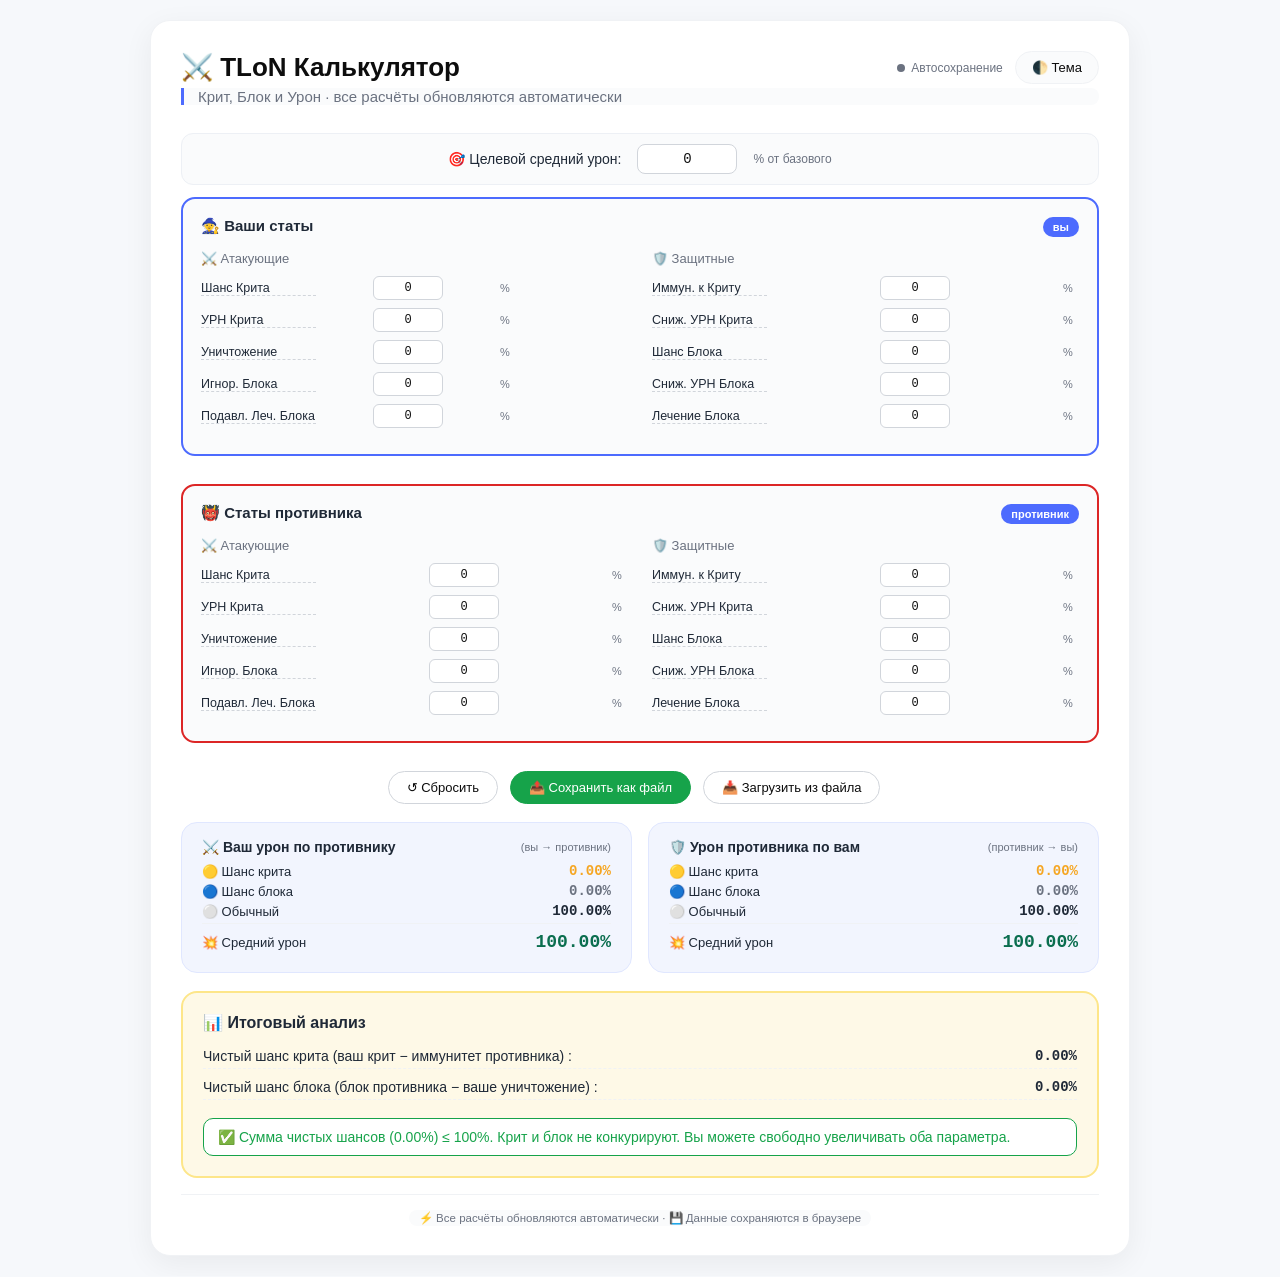
==== calc/index.html @ 10245c65 "Add files via upload" ====
<!DOCTYPE html>
<html lang="ru" data-theme="light">
<head>
    <meta charset="UTF-8">
    <meta name="viewport" content="width=device-width, initial-scale=1.0">
    <title>TLoN Калькулятор</title>
    <link rel="stylesheet" href="style.css">
</head>
<body>
    <div class="calculator">
        <div class="header">
            <h1>⚔️ TLoN Калькулятор</h1>
            <div style="display:flex;gap:12px;align-items:center;">
                <span class="status-indicator"><span class="status-dot" id="statusDot"></span><span id="statusText">Автосохранение</span></span>
                <button class="theme-toggle" id="themeBtn">🌓 Тема</button>
            </div>
        </div>
        <div class="subhead">Крит, Блок и Урон · все расчёты обновляются автоматически</div>

        <div class="target-row">
            <label>🎯 Целевой средний урон:</label>
            <input type="number" id="targetDmg" value="0" step="any">
            <span class="target-hint">% от базового</span>
        </div>

        <!-- СИНЯЯ РАМКА — ВСЕ ТВОИ СТАТЫ -->
        <div class="stat-group player-group" style="margin-bottom:28px;">
            <h3>🧙 Ваши статы <span class="badge">вы</span></h3>
            <div class="two-col" style="margin-bottom:0;">
                <div>
                    <h4 style="font-size:13px;color:var(--text3);margin-bottom:10px;font-weight:500;">⚔️ Атакующие</h4>
                    <div class="stat-row"><label title="Шанс Крита в основном зависит от значения Крита. Шанс срабатывания Крита при атаке, при срабатывании Крита может нанести 150% УРН.">Шанс Крита</label><input type="number" id="cr" value="0" step="any"><span class="unit">%</span><span class="upgrade-need" id="need_cr"></span></div>
                    <div class="stat-row"><label title="Увеличивает УРН при срабатывании собственного Крита. База: 150%.">УРН Крита</label><input type="number" id="cdmg" value="0" step="any"><span class="unit">%</span><span class="upgrade-need" id="need_cdmg"></span></div>
                    <div class="stat-row"><label title="Шанс Уничтожения в основном зависит от значения Уничтожения. Взаимно нейтрализует Шанс Блока, может снизить Шанс Блока противника.">Уничтожение</label><input type="number" id="br" value="0" step="any"><span class="unit">%</span><span class="upgrade-need" id="need_br"></span></div>
                    <div class="stat-row"><label title="При нанесении УРН цели, если цель активирует эффект Блока, сокращение УРН уменьшается на значение Игнора Блока.">Игнор. Блока</label><input type="number" id="ig" value="0" step="any"><span class="unit">%</span><span class="upgrade-need" id="need_ig"></span></div>
                    <div class="stat-row"><label title="При нанесении УРН по цели, если цель активирует эффект Блока, уменьшает количество ОЗ, восстанавливаемого при Блоке.">Подавл. Леч. Блока</label><input type="number" id="brs" value="0" step="any"><span class="unit">%</span><span class="upgrade-need" id="need_brs"></span></div>
                </div>
                <div>
                    <h4 style="font-size:13px;color:var(--text3);margin-bottom:10px;font-weight:500;">🛡️ Защитные</h4>
                    <div class="stat-row"><label title="Шанс Иммун. Крита в основном зависит от значения Прочности. Взаимно нейтрализует Шанс Крита, может снизить шанс получения по себе Крита.">Иммун. к Криту</label><input type="number" id="def_cr" value="0" step="any"><span class="unit">%</span></div>
                    <div class="stat-row"><label title="Уменьшает получаемый от Крита УРН.">Сниж. УРН Крита</label><input type="number" id="def_cdmg" value="0" step="any"><span class="unit">%</span></div>
                    <div class="stat-row"><label title="Шанс Блока в основном зависит от значения Блока. Вероятность срабатывания Блока при получении УРН, когда Блок срабатывает, получаемый УРН уменьшается на 50%.">Шанс Блока</label><input type="number" id="def_blk" value="0" step="any"><span class="unit">%</span></div>
                    <div class="stat-row"><label title="При срабатывании своего Блока, получаемый УРН снижается в определённой пропорции. База: 50%.">Сниж. УРН Блока</label><input type="number" id="def_bdr" value="0" step="any"><span class="unit">%</span></div>
                    <div class="stat-row"><label title="При срабатывании своего Блока, может восстановить ОЗ, равное проценту нанесённого блоком урона. База: 100%.">Лечение Блока</label><input type="number" id="def_brecov" value="0" step="any"><span class="unit">%</span></div>
                </div>
            </div>
        </div>

        <!-- КРАСНАЯ РАМКА — ВСЕ СТАТЫ ПРОТИВНИКА -->
        <div class="stat-group enemy-group" style="margin-bottom:28px;">
            <h3>👹 Статы противника <span class="badge">противник</span></h3>
            <div class="two-col" style="margin-bottom:0;">
                <div>
                    <h4 style="font-size:13px;color:var(--text3);margin-bottom:10px;font-weight:500;">⚔️ Атакующие</h4>
                    <div class="stat-row"><label title="Шанс Крита противника.">Шанс Крита</label><input type="number" id="en_cr" value="0" step="any"><span class="unit">%</span></div>
                    <div class="stat-row"><label title="УРН Крита противника. База: 150%.">УРН Крита</label><input type="number" id="en_cdmg" value="0" step="any"><span class="unit">%</span></div>
                    <div class="stat-row"><label title="Уничтожение противника.">Уничтожение</label><input type="number" id="en_br" value="0" step="any"><span class="unit">%</span></div>
                    <div class="stat-row"><label title="Игнор Блока противника.">Игнор. Блока</label><input type="number" id="en_ig" value="0" step="any"><span class="unit">%</span></div>
                    <div class="stat-row"><label title="Подавление Лечения Блока противника.">Подавл. Леч. Блока</label><input type="number" id="en_brs" value="0" step="any"><span class="unit">%</span></div>
                </div>
                <div>
                    <h4 style="font-size:13px;color:var(--text3);margin-bottom:10px;font-weight:500;">🛡️ Защитные</h4>
                    <div class="stat-row"><label title="Иммунитет к Криту противника.">Иммун. к Криту</label><input type="number" id="en_def_cr" value="0" step="any"><span class="unit">%</span></div>
                    <div class="stat-row"><label title="Снижение УРН Крита противника.">Сниж. УРН Крита</label><input type="number" id="en_def_cdmg" value="0" step="any"><span class="unit">%</span></div>
                    <div class="stat-row"><label title="Шанс Блока противника.">Шанс Блока</label><input type="number" id="en_def_blk" value="0" step="any"><span class="unit">%</span></div>
                    <div class="stat-row"><label title="Снижение УРН Блока противника.">Сниж. УРН Блока</label><input type="number" id="en_def_bdr" value="0" step="any"><span class="unit">%</span></div>
                    <div class="stat-row"><label title="Лечение Блока противника.">Лечение Блока</label><input type="number" id="en_def_brecov" value="0" step="any"><span class="unit">%</span></div>
                </div>
            </div>
        </div>

        <div class="action-bar">
            <button class="action-btn" id="resetBtn">↺ Сбросить</button>
            <button class="action-btn green" id="exportBtn">📤 Сохранить как файл</button>
            <button class="action-btn" id="importBtn">📥 Загрузить из файла</button>
            <input type="file" id="importFile" accept=".json" style="display:none">
            <span id="statusLabel" style="font-size:12px;color:var(--text3);display:flex;align-items:center;"></span>
        </div>

        <div class="results-grid">
            <div class="results-panel">
                <div class="panel-title">⚔️ Ваш урон по противнику <span class="badge">(вы → противник)</span></div>
                <div class="stat-row"><label>🟡 Шанс крита</label><span class="value crit" id="myCrit">0.00%</span></div>
                <div class="stat-row"><label>🔵 Шанс блока</label><span class="value block" id="myBlock">0.00%</span></div>
                <div class="stat-row"><label>⚪ Обычный</label><span class="value normal" id="myNormal">0.00%</span></div>
                <div class="stat-row damage-row"><label>💥 Средний урон</label><span class="value damage" id="myAvg">0.00%</span></div>
            </div>
            <div class="results-panel">
                <div class="panel-title">🛡️ Урон противника по вам <span class="badge">(противник → вы)</span></div>
                <div class="stat-row"><label>🟡 Шанс крита</label><span class="value crit" id="enemyCrit">0.00%</span></div>
                <div class="stat-row"><label>🔵 Шанс блока</label><span class="value block" id="enemyBlock">0.00%</span></div>
                <div class="stat-row"><label>⚪ Обычный</label><span class="value normal" id="enemyNormal">0.00%</span></div>
                <div class="stat-row damage-row"><label>💥 Средний урон</label><span class="value damage" id="enemyAvg">0.00%</span></div>
            </div>
        </div>

        <!-- ИТОГОВЫЙ АНАЛИЗ -->
        <div class="analysis-container">
            <div class="analysis-header">📊 Итоговый анализ</div>
            <div class="analysis-body">
                <div class="analysis-item">
                    <span class="analysis-label">Чистый шанс крита (ваш крит − иммунитет противника) :</span>
                    <span class="analysis-value" id="netCritDisplay">0.00%</span>
                </div>
                <div class="analysis-item">
                    <span class="analysis-label">Чистый шанс блока (блок противника − ваше уничтожение) :</span>
                    <span class="analysis-value" id="netBlockDisplay">0.00%</span>
                </div>
                <div class="analysis-conclusion good" id="analysisConclusion">
                    ✅ Сумма чистых шансов (0.00%) ≤ 100%. Крит и блок не конкурируют. Вы можете свободно увеличивать оба параметра.
                </div>
            </div>
        </div>

        <div class="footer"><span>⚡ Все расчёты обновляются автоматически · 💾 Данные сохраняются в браузере</span></div>
    </div>

    <div id="toast" class="toast"></div>

    <script src="script.js"></script>
</body>
</html>
---- calc/style.css ----
:root {
    --bg: #f6f8fb; --card: #fff; --border: #f0f2f5; --text: #0d0d0d; --text2: #1f2937; --text3: #6b7280;
    --stat-bg: #fafbfc; --stat-border: #edf0f5; --result-bg: #f2f5fe; --result-border: #e0e7ff;
    --analysis-bg: #fef9e7; --analysis-border: #fde68a; --input-bg: #fff; --input-border: #d1d5db;
    --shadow: 0 8px 30px rgba(0,0,0,0.06); --tooltip-bg: #1f2937; --tooltip-text: #fff;
    --good: #16a34a; --player-border: #4d6bfe; --enemy-border: #dc2626;
}
[data-theme="dark"] {
    --bg: #1a1a2e; --card: #16213e; --border: #2a2a4a; --text: #e8e8f0; --text2: #c8c8d8; --text3: #8888aa;
    --stat-bg: #1e2a4a; --stat-border: #2a3a5a; --result-bg: #1a2a4a; --result-border: #2a4a6a;
    --analysis-bg: #2a2a1a; --analysis-border: #5a4a2a; --input-bg: #1a1a3a; --input-border: #3a3a5a;
    --shadow: 0 8px 30px rgba(0,0,0,0.3); --tooltip-bg: #3a3a5a;
}
* { box-sizing: border-box; margin: 0; padding: 0; }
body { font-family: 'Segoe UI', sans-serif; background: var(--bg); display: flex; justify-content: center; padding: 20px; transition: .3s; }
.calculator { max-width: 980px; width: 100%; background: var(--card); border-radius: 20px; padding: 30px; box-shadow: var(--shadow); border: 1px solid var(--border); transition: .3s; }
.header { display: flex; justify-content: space-between; align-items: center; flex-wrap: wrap; gap: 10px; margin-bottom: 4px; }
h1 { font-size: 26px; font-weight: 600; color: var(--text); }
.theme-toggle { background: var(--stat-bg); border: 1px solid var(--border); color: var(--text); padding: 8px 16px; border-radius: 30px; font-size: 13px; cursor: pointer; transition: .15s; }
.theme-toggle:hover { background: var(--result-bg); }
.subhead { font-size: 15px; color: var(--text3); margin-bottom: 28px; border-left: 3px solid #4d6bfe; padding-left: 14px; background: var(--stat-bg); border-radius: 0 8px 8px 0; }
.two-col { display: grid; grid-template-columns: 1fr 1fr; gap: 24px; margin-bottom: 28px; }
.stat-group { background: var(--stat-bg); border-radius: 14px; padding: 18px; border: 2px solid var(--stat-border); transition: border-color .3s; }
.stat-group.player-group { border-color: var(--player-border); }
.stat-group.enemy-group { border-color: var(--enemy-border); }
.stat-group h3 { font-size: 15px; font-weight: 600; color: var(--text2); margin-bottom: 14px; display: flex; gap: 8px; }
.stat-group h3 .badge { background: #4d6bfe; color: #fff; font-size: 11px; padding: 0 10px; border-radius: 20px; line-height: 20px; margin-left: auto; }
.stat-row { display: flex; align-items: center; justify-content: space-between; margin-bottom: 8px; gap: 6px; position: relative; }
.stat-row label { font-size: 12.5px; font-weight: 450; color: var(--text2); flex: 0 0 115px; cursor: help; border-bottom: 1px dashed var(--input-border); transition: .15s; }
.stat-row label:hover { color: #4d6bfe; }
.stat-row input { width: 70px; padding: 4px 5px; border: 1px solid var(--input-border); border-radius: 6px; font-size: 12px; font-weight: 500; background: var(--input-bg); color: var(--text); text-align: center; font-family: 'JetBrains Mono', monospace; transition: .15s; }
.stat-row input:focus { outline: none; border-color: #4d6bfe; box-shadow: 0 0 0 3px rgba(77,107,254,0.15); }
.stat-row .unit { font-size: 11px; color: var(--text3); min-width: 16px; text-align: left; }
.stat-row .upgrade-need { font-size: 11px; color: var(--good); min-width: 55px; text-align: right; font-weight: 600; display: inline-block; }
.stat-row .upgrade-need.zero { color: var(--text3); font-weight: 400; }
.results-grid { display: grid; grid-template-columns: 1fr 1fr; gap: 16px; margin: 6px 0 18px; }
.results-panel { background: var(--result-bg); border-radius: 16px; padding: 16px 20px; border: 1px solid var(--result-border); }
.results-panel .panel-title { font-size: 14px; font-weight: 600; color: var(--text2); margin-bottom: 8px; display: flex; justify-content: space-between; align-items: center; }
.results-panel .panel-title .badge { font-size: 11px; font-weight: 400; color: var(--text3); }
.results-panel .stat-row { display: flex; align-items: center; justify-content: space-between; margin-bottom: 4px; }
.results-panel .stat-row label { font-size: 13px; flex: 0 0 115px; border: none; cursor: default; margin: 0; }
.results-panel .stat-row .value { font-weight: 600; font-family: 'JetBrains Mono', monospace; font-size: 14px; }
.results-panel .stat-row .value.crit { color: #f5a623; font-weight: 700; }
.results-panel .stat-row .value.block { color: #6b7280; font-weight: 700; }
.results-panel .stat-row .value.normal { color: var(--text2); font-weight: 700; }
.results-panel .stat-row .value.damage { color: #0b6e4f; font-weight: 700; }
.results-panel .stat-row.damage-row { border-top: 1px solid var(--border); padding-top: 8px; margin-top: 4px; }
.results-panel .stat-row.damage-row .value { font-size: 18px; }
.action-bar { display: flex; gap: 12px; flex-wrap: wrap; margin: 12px 0 18px; justify-content: center; }
.action-btn { background: var(--card); border: 1px solid var(--input-border); color: var(--text); padding: 8px 18px; border-radius: 30px; font-size: 13px; font-weight: 500; cursor: pointer; transition: .15s; }
.action-btn:hover { background: var(--stat-bg); }
.action-btn.green { background: var(--good); color: #fff; border-color: var(--good); }
.action-btn.green:hover { background: #15803d; }
.target-row { display: flex; align-items: center; gap: 16px; flex-wrap: wrap; justify-content: center; margin: 6px 0 12px; padding: 10px 16px; background: var(--stat-bg); border-radius: 12px; border: 1px solid var(--stat-border); }
.target-row label { font-size: 14px; color: var(--text2); font-weight: 500; }
.target-row input { width: 100px; padding: 6px 8px; border: 1px solid var(--input-border); border-radius: 8px; font-size: 14px; font-weight: 500; background: var(--input-bg); color: var(--text); text-align: center; font-family: 'JetBrains Mono', monospace; }
.target-row input:focus { outline: none; border-color: #4d6bfe; }
.target-row .target-hint { font-size: 12px; color: var(--text3); }
.footer { margin-top: 16px; font-size: 11.5px; color: var(--text3); text-align: center; border-top: 1px solid var(--border); padding-top: 16px; }
.footer span { background: var(--stat-bg); padding: 2px 10px; border-radius: 30px; }
input[type=number]::-webkit-outer-spin-button, input[type=number]::-webkit-inner-spin-button { -webkit-appearance: none; margin: 0; }
input[type=number] { -moz-appearance: textfield; }
.toast { position: fixed; bottom: 30px; left: 50%; transform: translateX(-50%); background: var(--tooltip-bg); color: var(--tooltip-text); padding: 12px 24px; border-radius: 12px; font-size: 14px; opacity: 0; transition: opacity .3s; pointer-events: none; z-index: 999; }
.toast.show { opacity: 1; }
.status-indicator { font-size: 12px; color: var(--text3); display: flex; align-items: center; gap: 6px; margin-left: auto; }
.status-dot { width: 8px; height: 8px; border-radius: 50%; display: inline-block; background: #6b7280; }
.status-dot.saved { background: #16a34a; }
.analysis-container {
    background: var(--analysis-bg);
    border: 2px solid var(--analysis-border);
    border-radius: 16px;
    padding: 20px;
    margin-top: 18px;
}
.analysis-header { font-size: 16px; font-weight: 600; color: var(--text2); margin-bottom: 12px; }
.analysis-body { display: flex; flex-direction: column; gap: 6px; }
.analysis-item { display: flex; justify-content: space-between; font-size: 14px; color: var(--text2); padding: 4px 0; border-bottom: 1px dashed var(--border); }
.analysis-item:last-of-type { border-bottom: none; }
.analysis-label { font-weight: 450; }
.analysis-value { font-weight: 600; font-family: 'JetBrains Mono', monospace; }
.analysis-conclusion { margin-top: 12px; padding: 10px 14px; border-radius: 10px; font-size: 14px; font-weight: 500; background: var(--card); border: 1px solid var(--border); }
.analysis-conclusion.good { border-color: var(--good); color: var(--good); }
.analysis-conclusion.warning { border-color: #dc2626; color: #dc2626; }
@media(max-width:680px){ .two-col, .results-grid { grid-template-columns: 1fr; gap: 16px; } .stat-row label { flex: 0 0 80px; font-size: 11px; } .stat-row input { width: 60px; font-size: 11px; } .calculator { padding: 18px; } }
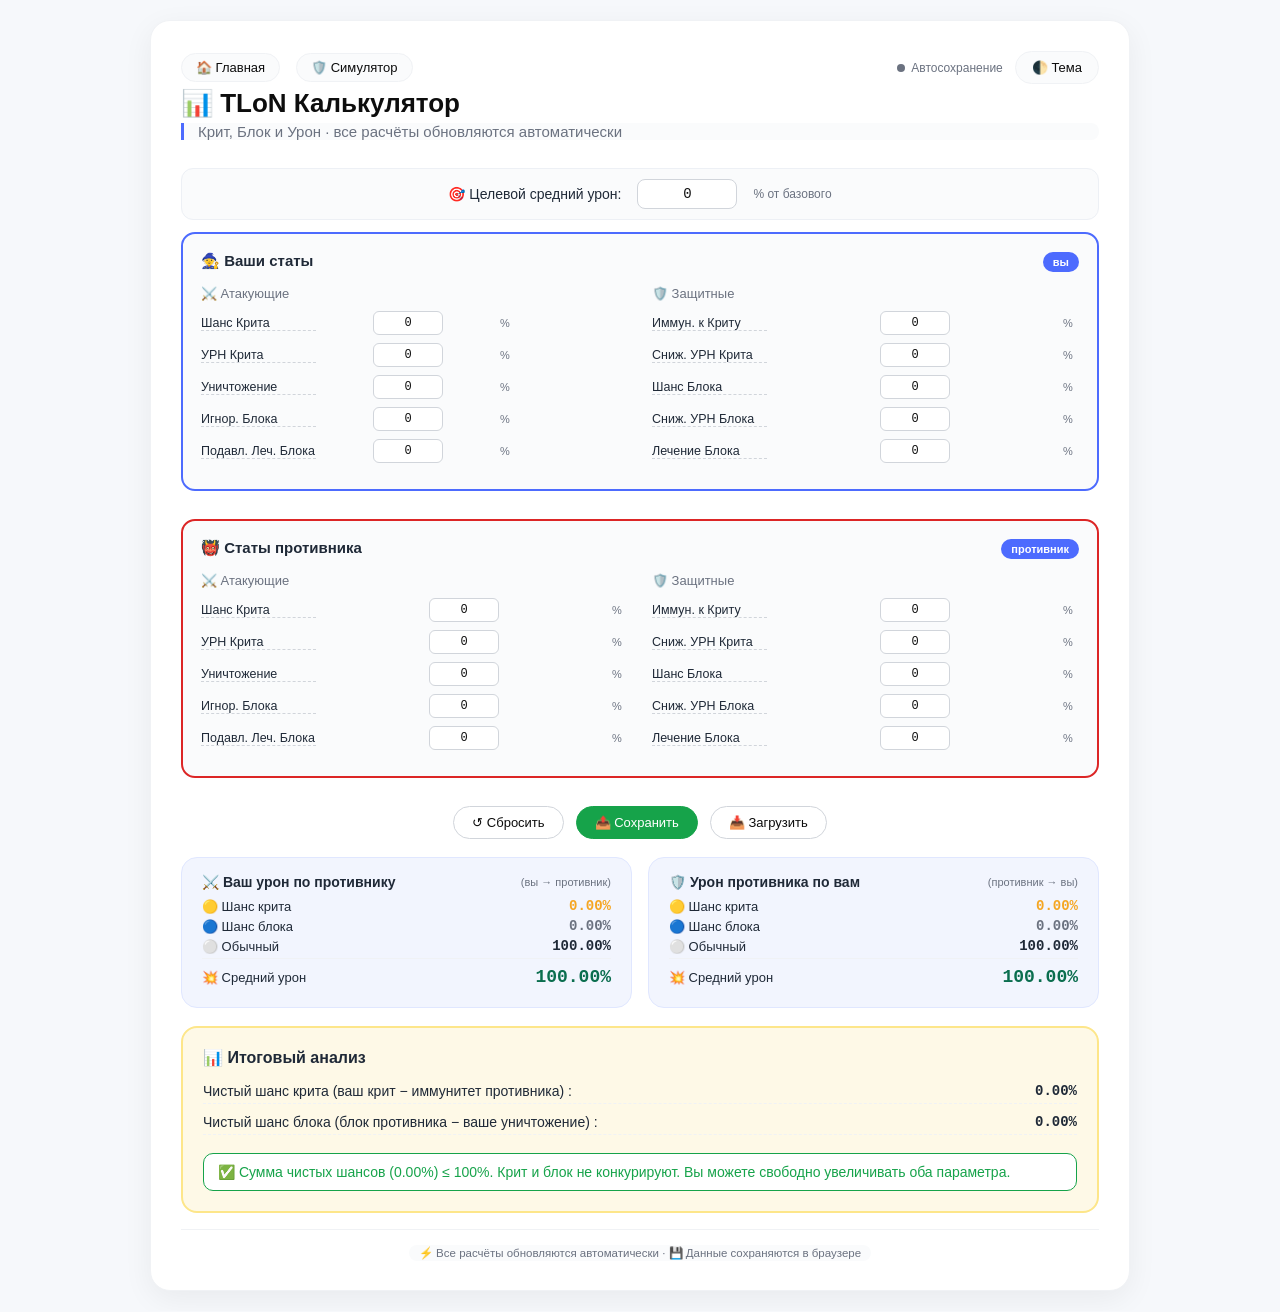
==== commit e0e2c2ef: "Add files via upload" ====
--- a/calc/index.html
+++ b/calc/index.html
@@ -9,12 +9,16 @@
 <body>
     <div class="calculator">
         <div class="header">
-            <h1>⚔️ TLoN Калькулятор</h1>
+            <div style="display:flex;align-items:center;gap:16px;flex-wrap:wrap;">
+                <a href="../index.html" class="nav-btn">🏠 Главная</a>
+                <a href="../sim/index.html" class="nav-btn">🛡️ Симулятор</a>
+            </div>
             <div style="display:flex;gap:12px;align-items:center;">
                 <span class="status-indicator"><span class="status-dot" id="statusDot"></span><span id="statusText">Автосохранение</span></span>
                 <button class="theme-toggle" id="themeBtn">🌓 Тема</button>
             </div>
         </div>
+        <h1 style="margin-top:4px;margin-bottom:4px;">📊 TLoN Калькулятор</h1>
         <div class="subhead">Крит, Блок и Урон · все расчёты обновляются автоматически</div>
 
         <div class="target-row">
@@ -23,58 +27,55 @@
             <span class="target-hint">% от базового</span>
         </div>
 
-        <!-- СИНЯЯ РАМКА — ВСЕ ТВОИ СТАТЫ -->
         <div class="stat-group player-group" style="margin-bottom:28px;">
             <h3>🧙 Ваши статы <span class="badge">вы</span></h3>
             <div class="two-col" style="margin-bottom:0;">
                 <div>
                     <h4 style="font-size:13px;color:var(--text3);margin-bottom:10px;font-weight:500;">⚔️ Атакующие</h4>
-                    <div class="stat-row"><label title="Шанс Крита в основном зависит от значения Крита. Шанс срабатывания Крита при атаке, при срабатывании Крита может нанести 150% УРН.">Шанс Крита</label><input type="number" id="cr" value="0" step="any"><span class="unit">%</span><span class="upgrade-need" id="need_cr"></span></div>
-                    <div class="stat-row"><label title="Увеличивает УРН при срабатывании собственного Крита. База: 150%.">УРН Крита</label><input type="number" id="cdmg" value="0" step="any"><span class="unit">%</span><span class="upgrade-need" id="need_cdmg"></span></div>
-                    <div class="stat-row"><label title="Шанс Уничтожения в основном зависит от значения Уничтожения. Взаимно нейтрализует Шанс Блока, может снизить Шанс Блока противника.">Уничтожение</label><input type="number" id="br" value="0" step="any"><span class="unit">%</span><span class="upgrade-need" id="need_br"></span></div>
-                    <div class="stat-row"><label title="При нанесении УРН цели, если цель активирует эффект Блока, сокращение УРН уменьшается на значение Игнора Блока.">Игнор. Блока</label><input type="number" id="ig" value="0" step="any"><span class="unit">%</span><span class="upgrade-need" id="need_ig"></span></div>
-                    <div class="stat-row"><label title="При нанесении УРН по цели, если цель активирует эффект Блока, уменьшает количество ОЗ, восстанавливаемого при Блоке.">Подавл. Леч. Блока</label><input type="number" id="brs" value="0" step="any"><span class="unit">%</span><span class="upgrade-need" id="need_brs"></span></div>
+                    <div class="stat-row"><label title="Шанс Крита">Шанс Крита</label><input type="number" id="cr" value="0" step="any"><span class="unit">%</span><span class="upgrade-need" id="need_cr"></span></div>
+                    <div class="stat-row"><label title="УРН Крита (база 150%)">УРН Крита</label><input type="number" id="cdmg" value="0" step="any"><span class="unit">%</span><span class="upgrade-need" id="need_cdmg"></span></div>
+                    <div class="stat-row"><label title="Уничтожение">Уничтожение</label><input type="number" id="br" value="0" step="any"><span class="unit">%</span><span class="upgrade-need" id="need_br"></span></div>
+                    <div class="stat-row"><label title="Игнор Блока">Игнор. Блока</label><input type="number" id="ig" value="0" step="any"><span class="unit">%</span><span class="upgrade-need" id="need_ig"></span></div>
+                    <div class="stat-row"><label title="Подавление лечения блока">Подавл. Леч. Блока</label><input type="number" id="brs" value="0" step="any"><span class="unit">%</span><span class="upgrade-need" id="need_brs"></span></div>
                 </div>
                 <div>
                     <h4 style="font-size:13px;color:var(--text3);margin-bottom:10px;font-weight:500;">🛡️ Защитные</h4>
-                    <div class="stat-row"><label title="Шанс Иммун. Крита в основном зависит от значения Прочности. Взаимно нейтрализует Шанс Крита, может снизить шанс получения по себе Крита.">Иммун. к Криту</label><input type="number" id="def_cr" value="0" step="any"><span class="unit">%</span></div>
-                    <div class="stat-row"><label title="Уменьшает получаемый от Крита УРН.">Сниж. УРН Крита</label><input type="number" id="def_cdmg" value="0" step="any"><span class="unit">%</span></div>
-                    <div class="stat-row"><label title="Шанс Блока в основном зависит от значения Блока. Вероятность срабатывания Блока при получении УРН, когда Блок срабатывает, получаемый УРН уменьшается на 50%.">Шанс Блока</label><input type="number" id="def_blk" value="0" step="any"><span class="unit">%</span></div>
-                    <div class="stat-row"><label title="При срабатывании своего Блока, получаемый УРН снижается в определённой пропорции. База: 50%.">Сниж. УРН Блока</label><input type="number" id="def_bdr" value="0" step="any"><span class="unit">%</span></div>
-                    <div class="stat-row"><label title="При срабатывании своего Блока, может восстановить ОЗ, равное проценту нанесённого блоком урона. База: 100%.">Лечение Блока</label><input type="number" id="def_brecov" value="0" step="any"><span class="unit">%</span></div>
+                    <div class="stat-row"><label title="Иммунитет к криту">Иммун. к Криту</label><input type="number" id="def_cr" value="0" step="any"><span class="unit">%</span></div>
+                    <div class="stat-row"><label title="Снижение УРН крита">Сниж. УРН Крита</label><input type="number" id="def_cdmg" value="0" step="any"><span class="unit">%</span></div>
+                    <div class="stat-row"><label title="Шанс блока">Шанс Блока</label><input type="number" id="def_blk" value="0" step="any"><span class="unit">%</span></div>
+                    <div class="stat-row"><label title="Снижение УРН блока (база 50%)">Сниж. УРН Блока</label><input type="number" id="def_bdr" value="0" step="any"><span class="unit">%</span></div>
+                    <div class="stat-row"><label title="Лечение блока (база 100%)">Лечение Блока</label><input type="number" id="def_brecov" value="0" step="any"><span class="unit">%</span></div>
                 </div>
             </div>
         </div>
 
-        <!-- КРАСНАЯ РАМКА — ВСЕ СТАТЫ ПРОТИВНИКА -->
         <div class="stat-group enemy-group" style="margin-bottom:28px;">
             <h3>👹 Статы противника <span class="badge">противник</span></h3>
             <div class="two-col" style="margin-bottom:0;">
                 <div>
                     <h4 style="font-size:13px;color:var(--text3);margin-bottom:10px;font-weight:500;">⚔️ Атакующие</h4>
-                    <div class="stat-row"><label title="Шанс Крита противника.">Шанс Крита</label><input type="number" id="en_cr" value="0" step="any"><span class="unit">%</span></div>
-                    <div class="stat-row"><label title="УРН Крита противника. База: 150%.">УРН Крита</label><input type="number" id="en_cdmg" value="0" step="any"><span class="unit">%</span></div>
-                    <div class="stat-row"><label title="Уничтожение противника.">Уничтожение</label><input type="number" id="en_br" value="0" step="any"><span class="unit">%</span></div>
-                    <div class="stat-row"><label title="Игнор Блока противника.">Игнор. Блока</label><input type="number" id="en_ig" value="0" step="any"><span class="unit">%</span></div>
-                    <div class="stat-row"><label title="Подавление Лечения Блока противника.">Подавл. Леч. Блока</label><input type="number" id="en_brs" value="0" step="any"><span class="unit">%</span></div>
+                    <div class="stat-row"><label title="Шанс крита противника">Шанс Крита</label><input type="number" id="en_cr" value="0" step="any"><span class="unit">%</span></div>
+                    <div class="stat-row"><label title="УРН крита противника">УРН Крита</label><input type="number" id="en_cdmg" value="0" step="any"><span class="unit">%</span></div>
+                    <div class="stat-row"><label title="Уничтожение противника">Уничтожение</label><input type="number" id="en_br" value="0" step="any"><span class="unit">%</span></div>
+                    <div class="stat-row"><label title="Игнор блока противника">Игнор. Блока</label><input type="number" id="en_ig" value="0" step="any"><span class="unit">%</span></div>
+                    <div class="stat-row"><label title="Подавление лечения блока противника">Подавл. Леч. Блока</label><input type="number" id="en_brs" value="0" step="any"><span class="unit">%</span></div>
                 </div>
                 <div>
                     <h4 style="font-size:13px;color:var(--text3);margin-bottom:10px;font-weight:500;">🛡️ Защитные</h4>
-                    <div class="stat-row"><label title="Иммунитет к Криту противника.">Иммун. к Криту</label><input type="number" id="en_def_cr" value="0" step="any"><span class="unit">%</span></div>
-                    <div class="stat-row"><label title="Снижение УРН Крита противника.">Сниж. УРН Крита</label><input type="number" id="en_def_cdmg" value="0" step="any"><span class="unit">%</span></div>
-                    <div class="stat-row"><label title="Шанс Блока противника.">Шанс Блока</label><input type="number" id="en_def_blk" value="0" step="any"><span class="unit">%</span></div>
-                    <div class="stat-row"><label title="Снижение УРН Блока противника.">Сниж. УРН Блока</label><input type="number" id="en_def_bdr" value="0" step="any"><span class="unit">%</span></div>
-                    <div class="stat-row"><label title="Лечение Блока противника.">Лечение Блока</label><input type="number" id="en_def_brecov" value="0" step="any"><span class="unit">%</span></div>
+                    <div class="stat-row"><label title="Иммунитет к криту противника">Иммун. к Криту</label><input type="number" id="en_def_cr" value="0" step="any"><span class="unit">%</span></div>
+                    <div class="stat-row"><label title="Снижение УРН крита противника">Сниж. УРН Крита</label><input type="number" id="en_def_cdmg" value="0" step="any"><span class="unit">%</span></div>
+                    <div class="stat-row"><label title="Шанс блока противника">Шанс Блока</label><input type="number" id="en_def_blk" value="0" step="any"><span class="unit">%</span></div>
+                    <div class="stat-row"><label title="Снижение УРН блока противника">Сниж. УРН Блока</label><input type="number" id="en_def_bdr" value="0" step="any"><span class="unit">%</span></div>
+                    <div class="stat-row"><label title="Лечение блока противника">Лечение Блока</label><input type="number" id="en_def_brecov" value="0" step="any"><span class="unit">%</span></div>
                 </div>
             </div>
         </div>
 
         <div class="action-bar">
             <button class="action-btn" id="resetBtn">↺ Сбросить</button>
-            <button class="action-btn green" id="exportBtn">📤 Сохранить как файл</button>
-            <button class="action-btn" id="importBtn">📥 Загрузить из файла</button>
+            <button class="action-btn green" id="exportBtn">📤 Сохранить</button>
+            <button class="action-btn" id="importBtn">📥 Загрузить</button>
             <input type="file" id="importFile" accept=".json" style="display:none">
-            <span id="statusLabel" style="font-size:12px;color:var(--text3);display:flex;align-items:center;"></span>
         </div>
 
         <div class="results-grid">
@@ -94,29 +95,18 @@
             </div>
         </div>
 
-        <!-- ИТОГОВЫЙ АНАЛИЗ -->
         <div class="analysis-container">
             <div class="analysis-header">📊 Итоговый анализ</div>
             <div class="analysis-body">
-                <div class="analysis-item">
-                    <span class="analysis-label">Чистый шанс крита (ваш крит − иммунитет противника) :</span>
-                    <span class="analysis-value" id="netCritDisplay">0.00%</span>
-                </div>
-                <div class="analysis-item">
-                    <span class="analysis-label">Чистый шанс блока (блок противника − ваше уничтожение) :</span>
-                    <span class="analysis-value" id="netBlockDisplay">0.00%</span>
-                </div>
-                <div class="analysis-conclusion good" id="analysisConclusion">
-                    ✅ Сумма чистых шансов (0.00%) ≤ 100%. Крит и блок не конкурируют. Вы можете свободно увеличивать оба параметра.
-                </div>
+                <div class="analysis-item"><span class="analysis-label">Чистый шанс крита (ваш крит − иммунитет противника) :</span><span class="analysis-value" id="netCritDisplay">0.00%</span></div>
+                <div class="analysis-item"><span class="analysis-label">Чистый шанс блока (блок противника − ваше уничтожение) :</span><span class="analysis-value" id="netBlockDisplay">0.00%</span></div>
+                <div class="analysis-conclusion good" id="analysisConclusion">✅ Сумма чистых шансов (0.00%) ≤ 100%. Крит и блок не конкурируют.</div>
             </div>
         </div>
 
         <div class="footer"><span>⚡ Все расчёты обновляются автоматически · 💾 Данные сохраняются в браузере</span></div>
     </div>
-
     <div id="toast" class="toast"></div>
-
     <script src="script.js"></script>
 </body>
-</html>+</html>
--- a/calc/style.css
+++ b/calc/style.css
@@ -1,70 +1,460 @@
 :root {
-    --bg: #f6f8fb; --card: #fff; --border: #f0f2f5; --text: #0d0d0d; --text2: #1f2937; --text3: #6b7280;
-    --stat-bg: #fafbfc; --stat-border: #edf0f5; --result-bg: #f2f5fe; --result-border: #e0e7ff;
-    --analysis-bg: #fef9e7; --analysis-border: #fde68a; --input-bg: #fff; --input-border: #d1d5db;
-    --shadow: 0 8px 30px rgba(0,0,0,0.06); --tooltip-bg: #1f2937; --tooltip-text: #fff;
-    --good: #16a34a; --player-border: #4d6bfe; --enemy-border: #dc2626;
-}
+    --bg: #f6f8fb;
+    --card: #fff;
+    --border: #f0f2f5;
+    --text: #0d0d0d;
+    --text2: #1f2937;
+    --text3: #6b7280;
+    --stat-bg: #fafbfc;
+    --stat-border: #edf0f5;
+    --result-bg: #f2f5fe;
+    --result-border: #e0e7ff;
+    --analysis-bg: #fef9e7;
+    --analysis-border: #fde68a;
+    --input-bg: #fff;
+    --input-border: #d1d5db;
+    --shadow: 0 8px 30px rgba(0, 0, 0, 0.06);
+    --tooltip-bg: #1f2937;
+    --tooltip-text: #fff;
+    --good: #16a34a;
+    --player-border: #4d6bfe;
+    --enemy-border: #dc2626;
+}
+
 [data-theme="dark"] {
-    --bg: #1a1a2e; --card: #16213e; --border: #2a2a4a; --text: #e8e8f0; --text2: #c8c8d8; --text3: #8888aa;
-    --stat-bg: #1e2a4a; --stat-border: #2a3a5a; --result-bg: #1a2a4a; --result-border: #2a4a6a;
-    --analysis-bg: #2a2a1a; --analysis-border: #5a4a2a; --input-bg: #1a1a3a; --input-border: #3a3a5a;
-    --shadow: 0 8px 30px rgba(0,0,0,0.3); --tooltip-bg: #3a3a5a;
-}
-* { box-sizing: border-box; margin: 0; padding: 0; }
-body { font-family: 'Segoe UI', sans-serif; background: var(--bg); display: flex; justify-content: center; padding: 20px; transition: .3s; }
-.calculator { max-width: 980px; width: 100%; background: var(--card); border-radius: 20px; padding: 30px; box-shadow: var(--shadow); border: 1px solid var(--border); transition: .3s; }
-.header { display: flex; justify-content: space-between; align-items: center; flex-wrap: wrap; gap: 10px; margin-bottom: 4px; }
-h1 { font-size: 26px; font-weight: 600; color: var(--text); }
-.theme-toggle { background: var(--stat-bg); border: 1px solid var(--border); color: var(--text); padding: 8px 16px; border-radius: 30px; font-size: 13px; cursor: pointer; transition: .15s; }
-.theme-toggle:hover { background: var(--result-bg); }
-.subhead { font-size: 15px; color: var(--text3); margin-bottom: 28px; border-left: 3px solid #4d6bfe; padding-left: 14px; background: var(--stat-bg); border-radius: 0 8px 8px 0; }
-.two-col { display: grid; grid-template-columns: 1fr 1fr; gap: 24px; margin-bottom: 28px; }
-.stat-group { background: var(--stat-bg); border-radius: 14px; padding: 18px; border: 2px solid var(--stat-border); transition: border-color .3s; }
-.stat-group.player-group { border-color: var(--player-border); }
-.stat-group.enemy-group { border-color: var(--enemy-border); }
-.stat-group h3 { font-size: 15px; font-weight: 600; color: var(--text2); margin-bottom: 14px; display: flex; gap: 8px; }
-.stat-group h3 .badge { background: #4d6bfe; color: #fff; font-size: 11px; padding: 0 10px; border-radius: 20px; line-height: 20px; margin-left: auto; }
-.stat-row { display: flex; align-items: center; justify-content: space-between; margin-bottom: 8px; gap: 6px; position: relative; }
-.stat-row label { font-size: 12.5px; font-weight: 450; color: var(--text2); flex: 0 0 115px; cursor: help; border-bottom: 1px dashed var(--input-border); transition: .15s; }
-.stat-row label:hover { color: #4d6bfe; }
-.stat-row input { width: 70px; padding: 4px 5px; border: 1px solid var(--input-border); border-radius: 6px; font-size: 12px; font-weight: 500; background: var(--input-bg); color: var(--text); text-align: center; font-family: 'JetBrains Mono', monospace; transition: .15s; }
-.stat-row input:focus { outline: none; border-color: #4d6bfe; box-shadow: 0 0 0 3px rgba(77,107,254,0.15); }
-.stat-row .unit { font-size: 11px; color: var(--text3); min-width: 16px; text-align: left; }
-.stat-row .upgrade-need { font-size: 11px; color: var(--good); min-width: 55px; text-align: right; font-weight: 600; display: inline-block; }
-.stat-row .upgrade-need.zero { color: var(--text3); font-weight: 400; }
-.results-grid { display: grid; grid-template-columns: 1fr 1fr; gap: 16px; margin: 6px 0 18px; }
-.results-panel { background: var(--result-bg); border-radius: 16px; padding: 16px 20px; border: 1px solid var(--result-border); }
-.results-panel .panel-title { font-size: 14px; font-weight: 600; color: var(--text2); margin-bottom: 8px; display: flex; justify-content: space-between; align-items: center; }
-.results-panel .panel-title .badge { font-size: 11px; font-weight: 400; color: var(--text3); }
-.results-panel .stat-row { display: flex; align-items: center; justify-content: space-between; margin-bottom: 4px; }
-.results-panel .stat-row label { font-size: 13px; flex: 0 0 115px; border: none; cursor: default; margin: 0; }
-.results-panel .stat-row .value { font-weight: 600; font-family: 'JetBrains Mono', monospace; font-size: 14px; }
-.results-panel .stat-row .value.crit { color: #f5a623; font-weight: 700; }
-.results-panel .stat-row .value.block { color: #6b7280; font-weight: 700; }
-.results-panel .stat-row .value.normal { color: var(--text2); font-weight: 700; }
-.results-panel .stat-row .value.damage { color: #0b6e4f; font-weight: 700; }
-.results-panel .stat-row.damage-row { border-top: 1px solid var(--border); padding-top: 8px; margin-top: 4px; }
-.results-panel .stat-row.damage-row .value { font-size: 18px; }
-.action-bar { display: flex; gap: 12px; flex-wrap: wrap; margin: 12px 0 18px; justify-content: center; }
-.action-btn { background: var(--card); border: 1px solid var(--input-border); color: var(--text); padding: 8px 18px; border-radius: 30px; font-size: 13px; font-weight: 500; cursor: pointer; transition: .15s; }
-.action-btn:hover { background: var(--stat-bg); }
-.action-btn.green { background: var(--good); color: #fff; border-color: var(--good); }
-.action-btn.green:hover { background: #15803d; }
-.target-row { display: flex; align-items: center; gap: 16px; flex-wrap: wrap; justify-content: center; margin: 6px 0 12px; padding: 10px 16px; background: var(--stat-bg); border-radius: 12px; border: 1px solid var(--stat-border); }
-.target-row label { font-size: 14px; color: var(--text2); font-weight: 500; }
-.target-row input { width: 100px; padding: 6px 8px; border: 1px solid var(--input-border); border-radius: 8px; font-size: 14px; font-weight: 500; background: var(--input-bg); color: var(--text); text-align: center; font-family: 'JetBrains Mono', monospace; }
-.target-row input:focus { outline: none; border-color: #4d6bfe; }
-.target-row .target-hint { font-size: 12px; color: var(--text3); }
-.footer { margin-top: 16px; font-size: 11.5px; color: var(--text3); text-align: center; border-top: 1px solid var(--border); padding-top: 16px; }
-.footer span { background: var(--stat-bg); padding: 2px 10px; border-radius: 30px; }
-input[type=number]::-webkit-outer-spin-button, input[type=number]::-webkit-inner-spin-button { -webkit-appearance: none; margin: 0; }
-input[type=number] { -moz-appearance: textfield; }
-.toast { position: fixed; bottom: 30px; left: 50%; transform: translateX(-50%); background: var(--tooltip-bg); color: var(--tooltip-text); padding: 12px 24px; border-radius: 12px; font-size: 14px; opacity: 0; transition: opacity .3s; pointer-events: none; z-index: 999; }
-.toast.show { opacity: 1; }
-.status-indicator { font-size: 12px; color: var(--text3); display: flex; align-items: center; gap: 6px; margin-left: auto; }
-.status-dot { width: 8px; height: 8px; border-radius: 50%; display: inline-block; background: #6b7280; }
-.status-dot.saved { background: #16a34a; }
+    --bg: #1a1a2e;
+    --card: #16213e;
+    --border: #2a2a4a;
+    --text: #e8e8f0;
+    --text2: #c8c8d8;
+    --text3: #8888aa;
+    --stat-bg: #1e2a4a;
+    --stat-border: #2a3a5a;
+    --result-bg: #1a2a4a;
+    --result-border: #2a4a6a;
+    --analysis-bg: #2a2a1a;
+    --analysis-border: #5a4a2a;
+    --input-bg: #1a1a3a;
+    --input-border: #3a3a5a;
+    --shadow: 0 8px 30px rgba(0, 0, 0, 0.3);
+    --tooltip-bg: #3a3a5a;
+}
+
+* {
+    box-sizing: border-box;
+    margin: 0;
+    padding: 0;
+}
+
+body {
+    font-family: 'Segoe UI', sans-serif;
+    background: var(--bg);
+    display: flex;
+    justify-content: center;
+    padding: 20px;
+    transition: .3s;
+}
+
+.calculator {
+    max-width: 980px;
+    width: 100%;
+    background: var(--card);
+    border-radius: 20px;
+    padding: 30px;
+    box-shadow: var(--shadow);
+    border: 1px solid var(--border);
+    transition: .3s;
+}
+
+.header {
+    display: flex;
+    justify-content: space-between;
+    align-items: center;
+    flex-wrap: wrap;
+    gap: 10px;
+    margin-bottom: 4px;
+}
+
+h1 {
+    font-size: 26px;
+    font-weight: 600;
+    color: var(--text);
+}
+
+.theme-toggle {
+    background: var(--stat-bg);
+    border: 1px solid var(--border);
+    color: var(--text);
+    padding: 8px 16px;
+    border-radius: 30px;
+    font-size: 13px;
+    cursor: pointer;
+    transition: .15s;
+}
+
+.theme-toggle:hover {
+    background: var(--result-bg);
+}
+
+.nav-btn {
+    background: var(--stat-bg);
+    border: 1px solid var(--border);
+    color: var(--text);
+    padding: 6px 14px;
+    border-radius: 30px;
+    font-size: 13px;
+    font-weight: 500;
+    text-decoration: none;
+    transition: .15s;
+    display: inline-flex;
+    align-items: center;
+    gap: 6px;
+}
+
+.nav-btn:hover {
+    background: var(--result-bg);
+    border-color: #4d6bfe;
+}
+
+.subhead {
+    font-size: 15px;
+    color: var(--text3);
+    margin-bottom: 28px;
+    border-left: 3px solid #4d6bfe;
+    padding-left: 14px;
+    background: var(--stat-bg);
+    border-radius: 0 8px 8px 0;
+}
+
+.two-col {
+    display: grid;
+    grid-template-columns: 1fr 1fr;
+    gap: 24px;
+    margin-bottom: 28px;
+}
+
+.stat-group {
+    background: var(--stat-bg);
+    border-radius: 14px;
+    padding: 18px;
+    border: 2px solid var(--stat-border);
+    transition: border-color .3s;
+}
+
+.stat-group.player-group {
+    border-color: var(--player-border);
+}
+
+.stat-group.enemy-group {
+    border-color: var(--enemy-border);
+}
+
+.stat-group h3 {
+    font-size: 15px;
+    font-weight: 600;
+    color: var(--text2);
+    margin-bottom: 14px;
+    display: flex;
+    gap: 8px;
+}
+
+.stat-group h3 .badge {
+    background: #4d6bfe;
+    color: #fff;
+    font-size: 11px;
+    padding: 0 10px;
+    border-radius: 20px;
+    line-height: 20px;
+    margin-left: auto;
+}
+
+.stat-row {
+    display: flex;
+    align-items: center;
+    justify-content: space-between;
+    margin-bottom: 8px;
+    gap: 6px;
+    position: relative;
+}
+
+.stat-row label {
+    font-size: 12.5px;
+    font-weight: 450;
+    color: var(--text2);
+    flex: 0 0 115px;
+    cursor: help;
+    border-bottom: 1px dashed var(--input-border);
+    transition: .15s;
+}
+
+.stat-row label:hover {
+    color: #4d6bfe;
+}
+
+.stat-row input {
+    width: 70px;
+    padding: 4px 5px;
+    border: 1px solid var(--input-border);
+    border-radius: 6px;
+    font-size: 12px;
+    font-weight: 500;
+    background: var(--input-bg);
+    color: var(--text);
+    text-align: center;
+    font-family: 'JetBrains Mono', monospace;
+    transition: .15s;
+}
+
+.stat-row input:focus {
+    outline: none;
+    border-color: #4d6bfe;
+    box-shadow: 0 0 0 3px rgba(77, 107, 254, 0.15);
+}
+
+.stat-row .unit {
+    font-size: 11px;
+    color: var(--text3);
+    min-width: 16px;
+    text-align: left;
+}
+
+.stat-row .upgrade-need {
+    font-size: 11px;
+    color: var(--good);
+    min-width: 55px;
+    text-align: right;
+    font-weight: 600;
+    display: inline-block;
+}
+
+.stat-row .upgrade-need.zero {
+    color: var(--text3);
+    font-weight: 400;
+}
+
+.results-grid {
+    display: grid;
+    grid-template-columns: 1fr 1fr;
+    gap: 16px;
+    margin: 6px 0 18px;
+}
+
+.results-panel {
+    background: var(--result-bg);
+    border-radius: 16px;
+    padding: 16px 20px;
+    border: 1px solid var(--result-border);
+}
+
+.results-panel .panel-title {
+    font-size: 14px;
+    font-weight: 600;
+    color: var(--text2);
+    margin-bottom: 8px;
+    display: flex;
+    justify-content: space-between;
+    align-items: center;
+}
+
+.results-panel .panel-title .badge {
+    font-size: 11px;
+    font-weight: 400;
+    color: var(--text3);
+}
+
+.results-panel .stat-row {
+    display: flex;
+    align-items: center;
+    justify-content: space-between;
+    margin-bottom: 4px;
+}
+
+.results-panel .stat-row label {
+    font-size: 13px;
+    flex: 0 0 115px;
+    border: none;
+    cursor: default;
+    margin: 0;
+}
+
+.results-panel .stat-row .value {
+    font-weight: 600;
+    font-family: 'JetBrains Mono', monospace;
+    font-size: 14px;
+}
+
+.results-panel .stat-row .value.crit {
+    color: #f5a623;
+    font-weight: 700;
+}
+
+.results-panel .stat-row .value.block {
+    color: #6b7280;
+    font-weight: 700;
+}
+
+.results-panel .stat-row .value.normal {
+    color: var(--text2);
+    font-weight: 700;
+}
+
+.results-panel .stat-row .value.damage {
+    color: #0b6e4f;
+    font-weight: 700;
+}
+
+.results-panel .stat-row.damage-row {
+    border-top: 1px solid var(--border);
+    padding-top: 8px;
+    margin-top: 4px;
+}
+
+.results-panel .stat-row.damage-row .value {
+    font-size: 18px;
+}
+
+.action-bar {
+    display: flex;
+    gap: 12px;
+    flex-wrap: wrap;
+    margin: 12px 0 18px;
+    justify-content: center;
+}
+
+.action-btn {
+    background: var(--card);
+    border: 1px solid var(--input-border);
+    color: var(--text);
+    padding: 8px 18px;
+    border-radius: 30px;
+    font-size: 13px;
+    font-weight: 500;
+    cursor: pointer;
+    transition: .15s;
+}
+
+.action-btn:hover {
+    background: var(--stat-bg);
+}
+
+.action-btn.green {
+    background: var(--good);
+    color: #fff;
+    border-color: var(--good);
+}
+
+.action-btn.green:hover {
+    background: #15803d;
+}
+
+.target-row {
+    display: flex;
+    align-items: center;
+    gap: 16px;
+    flex-wrap: wrap;
+    justify-content: center;
+    margin: 6px 0 12px;
+    padding: 10px 16px;
+    background: var(--stat-bg);
+    border-radius: 12px;
+    border: 1px solid var(--stat-border);
+}
+
+.target-row label {
+    font-size: 14px;
+    color: var(--text2);
+    font-weight: 500;
+}
+
+.target-row input {
+    width: 100px;
+    padding: 6px 8px;
+    border: 1px solid var(--input-border);
+    border-radius: 8px;
+    font-size: 14px;
+    font-weight: 500;
+    background: var(--input-bg);
+    color: var(--text);
+    text-align: center;
+    font-family: 'JetBrains Mono', monospace;
+}
+
+.target-row input:focus {
+    outline: none;
+    border-color: #4d6bfe;
+}
+
+.target-row .target-hint {
+    font-size: 12px;
+    color: var(--text3);
+}
+
+.footer {
+    margin-top: 16px;
+    font-size: 11.5px;
+    color: var(--text3);
+    text-align: center;
+    border-top: 1px solid var(--border);
+    padding-top: 16px;
+}
+
+.footer span {
+    background: var(--stat-bg);
+    padding: 2px 10px;
+    border-radius: 30px;
+}
+
+input[type=number]::-webkit-outer-spin-button,
+input[type=number]::-webkit-inner-spin-button {
+    -webkit-appearance: none;
+    margin: 0;
+}
+
+input[type=number] {
+    -moz-appearance: textfield;
+}
+
+.toast {
+    position: fixed;
+    bottom: 30px;
+    left: 50%;
+    transform: translateX(-50%);
+    background: var(--tooltip-bg);
+    color: var(--tooltip-text);
+    padding: 12px 24px;
+    border-radius: 12px;
+    font-size: 14px;
+    opacity: 0;
+    transition: opacity .3s;
+    pointer-events: none;
+    z-index: 999;
+}
+
+.toast.show {
+    opacity: 1;
+}
+
+.status-indicator {
+    font-size: 12px;
+    color: var(--text3);
+    display: flex;
+    align-items: center;
+    gap: 6px;
+    margin-left: auto;
+}
+
+.status-dot {
+    width: 8px;
+    height: 8px;
+    border-radius: 50%;
+    display: inline-block;
+    background: #6b7280;
+}
+
+.status-dot.saved {
+    background: #16a34a;
+}
+
 .analysis-container {
     background: var(--analysis-bg);
     border: 2px solid var(--analysis-border);
@@ -72,13 +462,77 @@
     padding: 20px;
     margin-top: 18px;
 }
-.analysis-header { font-size: 16px; font-weight: 600; color: var(--text2); margin-bottom: 12px; }
-.analysis-body { display: flex; flex-direction: column; gap: 6px; }
-.analysis-item { display: flex; justify-content: space-between; font-size: 14px; color: var(--text2); padding: 4px 0; border-bottom: 1px dashed var(--border); }
-.analysis-item:last-of-type { border-bottom: none; }
-.analysis-label { font-weight: 450; }
-.analysis-value { font-weight: 600; font-family: 'JetBrains Mono', monospace; }
-.analysis-conclusion { margin-top: 12px; padding: 10px 14px; border-radius: 10px; font-size: 14px; font-weight: 500; background: var(--card); border: 1px solid var(--border); }
-.analysis-conclusion.good { border-color: var(--good); color: var(--good); }
-.analysis-conclusion.warning { border-color: #dc2626; color: #dc2626; }
-@media(max-width:680px){ .two-col, .results-grid { grid-template-columns: 1fr; gap: 16px; } .stat-row label { flex: 0 0 80px; font-size: 11px; } .stat-row input { width: 60px; font-size: 11px; } .calculator { padding: 18px; } }+
+.analysis-header {
+    font-size: 16px;
+    font-weight: 600;
+    color: var(--text2);
+    margin-bottom: 12px;
+}
+
+.analysis-body {
+    display: flex;
+    flex-direction: column;
+    gap: 6px;
+}
+
+.analysis-item {
+    display: flex;
+    justify-content: space-between;
+    font-size: 14px;
+    color: var(--text2);
+    padding: 4px 0;
+    border-bottom: 1px dashed var(--border);
+}
+
+.analysis-item:last-of-type {
+    border-bottom: none;
+}
+
+.analysis-label {
+    font-weight: 450;
+}
+
+.analysis-value {
+    font-weight: 600;
+    font-family: 'JetBrains Mono', monospace;
+}
+
+.analysis-conclusion {
+    margin-top: 12px;
+    padding: 10px 14px;
+    border-radius: 10px;
+    font-size: 14px;
+    font-weight: 500;
+    background: var(--card);
+    border: 1px solid var(--border);
+}
+
+.analysis-conclusion.good {
+    border-color: var(--good);
+    color: var(--good);
+}
+
+.analysis-conclusion.warning {
+    border-color: #dc2626;
+    color: #dc2626;
+}
+
+@media(max-width:680px) {
+    .two-col,
+    .results-grid {
+        grid-template-columns: 1fr;
+        gap: 16px;
+    }
+    .stat-row label {
+        flex: 0 0 80px;
+        font-size: 11px;
+    }
+    .stat-row input {
+        width: 60px;
+        font-size: 11px;
+    }
+    .calculator {
+        padding: 18px;
+    }
+}
